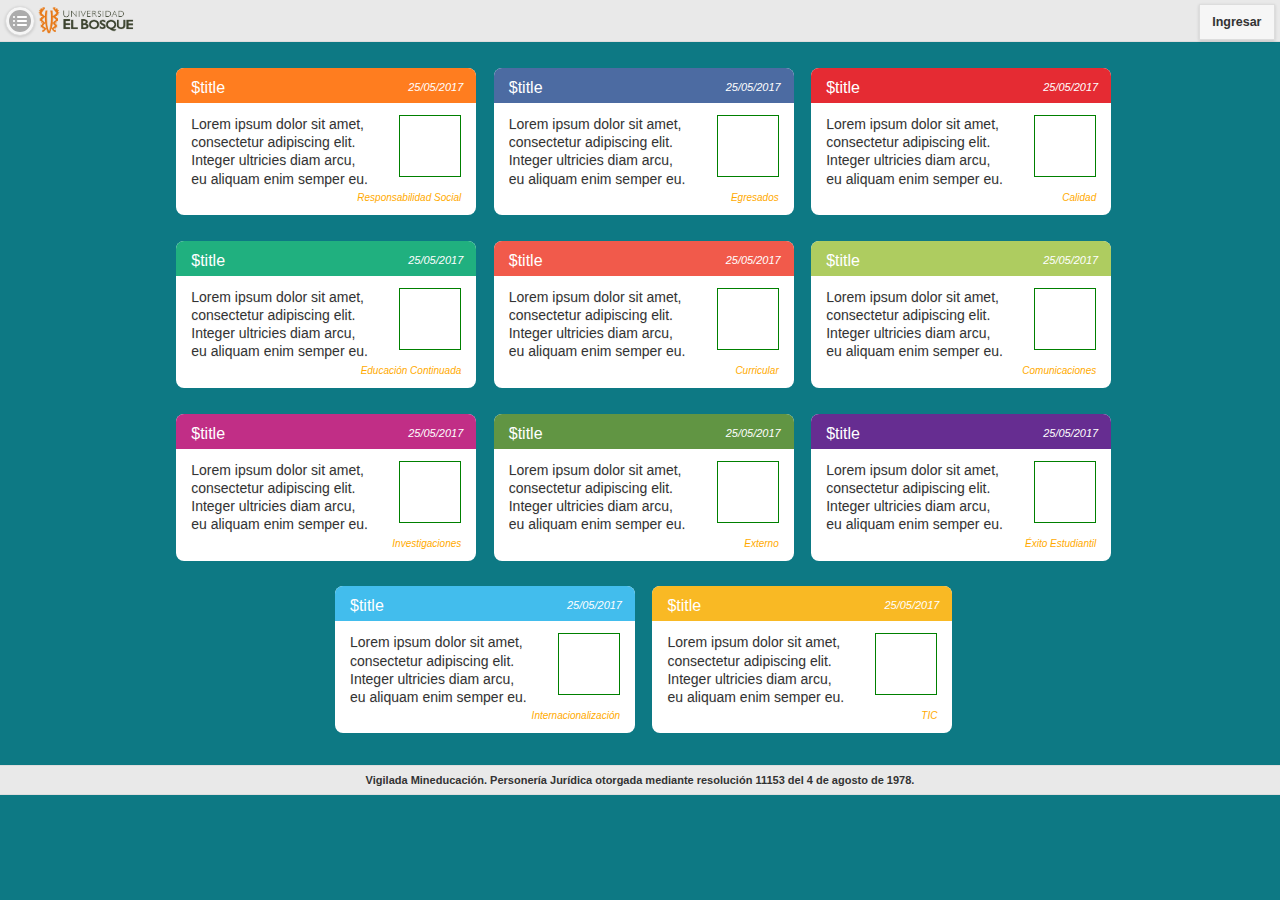
==== www/index.html @ 558f3a4b "Avance Index, vista comites" ====
<!DOCTYPE html> 
  <html> 
  	<head> 
    	<title>RedComites</title> 
      <meta charset="utf-8" />
      <meta name="format-detection" content="telephone=no" />
      <meta name="msapplication-tap-highlight" content="no" />
      <meta name="viewport" content="width=device-width, minimum-scale=1, maximum-scale=1">
      <link rel="stylesheet" href="css/jquery.mobile-1.4.5.css">
      <script src="js/jquery-1.11.3.min.js"></script>
      <script src="js/jquery.mobile-1.4.5.min.js"></script>
       <link rel="stylesheet" href="css/pages.css">
      <link rel="stylesheet" href="css/estilosIndex.css">
      <script type="text/javascript" src="js/provider/db_service.js"></script>
      <script type="text/javascript" src="js/provider/ux_service.js"></script>
      <script type="text/javascript" src="js/index.js"></script>
    </head> 

    <body> 
      <div data-role="page" class="ui-responsive-panel"  id="main">
          <div data-role="panel" id="right-panel" data-display="push" data-position="left" style="margin: 0; background-color: #0d7984">
           <div class="titulo">
                    <h1>Comités Facultad de Ingeniería</h1>
            </div>
            <ul id="listCommittees" data-role="listview" data-inset="true" ></ul>
          </div><!-- /panel -->
          <div data-role="header" data-position="fixed">
            <a href="#right-panel"  data-role="button" data-icon="bullets" data-theme="c" class="ui-btn-left ui-icon-bullets" data-iconpos="notext"></a>
            <div class="logoUEB">
              <img src="iconos/UEBlogo_rectangular.png" width="105" height="32" border="0">
            </div>
            <h1></h1>
            
            
            <a href="#dialogoLogin" data-transition="slideup" data-role="button" data-rel="dialog" data-theme="c" class="ui-btn-right" data-corners="false" >Ingresar</a>
          </div>

          <div id="pruebaContent" data-role="content">
            <div id="divPublications" style="text-align:center"></div>
          </div>
          <div class="pie" data-role="footer">
            Vigilada Mineducación. Personería Jurídica otorgada mediante resolución 11153 del 4 de agosto de 1978.
          </div>
      </div> 
      <div data-role="page" id="committee">
          <div data-role="panel" id="right-panel" data-display="overlay" data-position="left" style="margin: 0; background-color: #0d7984">
           <div class="titulo">
                    <h1>Comités Facultad de Ingeniería</h1>
            </div>
            <ul id="listCommittees" data-role="listview" data-inset="true" ></ul>
          </div><!-- /panel -->
          <div data-role="header" data-position="fixed">
            <a href="#main"  data-role="button" data-icon="home" data-theme="c" class="ui-btn-left ui-icon-home" data-iconpos="notext">Share</a>
            <div class="logoUEB">
              <img src="iconos/UEBlogo_rectangular.png" width="105" height="32" border="0">
            </div>
            
            <a href="#dialogoLogin" data-transition="slideup" data-role="button" data-rel="dialog" data-theme="c" class="ui-btn-right" data-corners="false" >Ingresar</a>
          </div>
          <div data-role="tabs" id="committeeInfo">
              <div class="tablist-left"  data-position="fixed">
                <div id="avatarLateral" >
                    <div style="padding-top: 5px;"><img id="logoCommittee" width="125" height="125" border="0"></div>
                </div>
                <ul data-role="listview" id="listaMenu" data-inset="true">
                  <li id="nameCommittee" style="text-align: center; font-variant: small-caps;"></li>
                  <li><p class="title-menu"><b>INTEGRANTES</b></p>
                    <div id="membersCommittee" class="comite-acercade">
                      
                    </div>
                  </li>
                  <li><p class="title-menu"><b>INFORMACIÓN</b></p>
                    <div id="infoCommittee" class="text">
                        Lorem ipsum dolor sit amet, consectetur adipiscing elit. Integer ultricies diam arcu, eu aliquam enim semper eu. Nunc blandit ligula mi, in venenatis augue egestas at.
          
                    </div>
                  </li>
                  <li><p class="title-menu"><b>FUNCIONES</b></p>
                    <div id="functionsCommittee" class="text">
                        Lorem ipsum dolor sit amet, consectetur adipiscing elit. Integer ultricies diam arcu, eu aliquam enim semper eu. Nunc blandit ligula mi, in venenatis augue egestas at.
          
                    </div>
                  </li>
                  <li id="emailCommittee" style="text-align: center;font-size: 1vw;background: #c9c9c9;font-weight: bold;"></li>
                </ul>
              </div>      
              <div id="divPublications"  class="ui-body-d tablist-content" style="text-align:center">
              </div>
          </div>
          <div class="pie" data-role="footer">
            Vigilada Mineducación. Personería Jurídica otorgada mediante resolución 11153 del 4 de agosto de 1978.
          </div>
      </div> 
      <div data-role="dialog" data-corners="false"  data-theme="a" data-close-btn="right" id="dialogoLogin">

          <div data-role="header">
            <div class="logoUEB">
              <img src="iconos/UEBlogo_rectangular.png" width="105" height="32" border="0">
            </div>
            <h1>INGRESA TUS DATOS</h1>
          </div>

          <div data-role="content" id="dialogContent" style="background: #7BC142; text-align:center">
            <form id="formLogin" method="post" action="#">
                <input type="email" id="email" placeholder="Correo electrónico" required/>
                <input type="password" id="password" placeholder="Contraseña" required/>
                <button type="submit" class="ui-btn ui-btn-inline" style="background-color:#CCFFA3;font-size:0.8em">Iniciar Sesión</button>
            </form>
              <label id="errorMessage" style="text-shadow: 0 0px;font-size: 0.7em;color: #ff0000;"> &nbsp;</label>
              <a href="#" style="text-align: right;display: block;text-shadow: 0 0px;font-size: 0.7em;font-style: italic;color: #FFF;">¿Necesitas ayuda?</a>
              
          </div>
      </div> 

    </body>
  </html>
---- www/css/pages.css ----
#listaMenu{
	margin-top: 0;
}
.logoUEB{
	margin-left: 35px;
	padding-top: 2px;
	float: left;
	width: 105px;
	height: 30px;
}
#avatarLateral{
	background: rgba(255, 255, 255, 0.68);
	height:150px;
	border-radius: 10px;
	padding-top: 12px;
	margin-bottom:-14px;
	text-align: center;
}
.panelGrid {
	background-color: rgba(255, 255, 255, 0.45);
	padding: 5px;
}
.itemGrid {
	text-align: center;
	text-shadow: none;
	margin-top: 5px;
	padding-left: 3px;
	padding-right: 3px;
	font-weight: bold;
}
.ui-page{
	background-color: #0d7984 !important;
}
hr {
	border: 0;
	color: #fff;
	background-color: #fff;
	height: 2px;
}
h6 {
	font-size: 2vmin;
	text-shadow: none;
}
.public-destacado {
	display: inline-block;
	border-radius: 8px;
	background-color: #FFFFFF;
	width: 300px;
	height: 147px;
	margin-left: 1%;
	margin-top: 10px;
	margin-bottom: 10px;
	margin-right: 5px;
}
.public-encabezado {
	float: left;
	border-radius: 8px 8px 0px 0px;
	background-color: #FFAA00;
	padding-left: 15px;
	width: 285px;
	height: 35px;
}
.public-titulo {
	float: left;
	text-align:left;
	text-shadow: none;
	margin-top: 10px;
	color: #FFF;
	width: 150px;
	height: 20px;
}
.public-iconos {	
	float: left;
	margin-top: 4px;
	margin-left: 63px;
	width: 60px;
	height: 27px;
}
.public-resumen {
	text-align: left;
	float: left;
	margin-top: 12px;
	margin-left: 15px;
	width: 180px;
	height: 75px;
	font-size: 14px;
	overflow: hidden;
}
.public-imagen {
	float: right;
	margin-top: 12px;
	margin-right: 5%;
	width: 60px;
	height: 60px;
	border-style: solid;
	border-color: green;
	border-width: 1px;
}
.public-comite {
	font-size: 10px;
	text-align: right;
	text-shadow: none;
	float: right;
	color: #FFAA00;
	padding-right: 5%;
	margin-top: 1px;
	height: 20px;
	width: 240px;
	font-style: italic;
}
p#nuevo{
	font-size: 1.5em;
		border-bottom: 1px solid #9C9E9E;
		margin-bottom: 20px;
}

p#nuevo-continuacion{
	font-size: 1.5em;
		border-bottom: 3px solid #9C9E9E;
		margin-bottom: 20px;
		margin-top: 47px;
}

p#formulario{
	font-size: 1em;
	padding: 6px;
	width: 70%;
	margin-left: 15%;
	border-bottom: 1px solid #E6E5E5;
	border-top: 1px solid #E6E5E5;
	margin-bottom: 10px;
	text-align: left;
}

.miBoton{
	width: 10%;
}
#pie{
	padding-bottom: 10px;
	height: 10px;
	text-align: center;	
	font-size: 12px;
	font-weight: lighter;
}

.ui-panel-inner {
	padding: 0;
}

.ui-dialog
{
    background-color: rgba(34,34,34,0.25) !important;
}

.ui-dialog.ui-overlay-a 
{
    background-image: none;
}.pie{
	height: 100%;
	text-align: center;
	padding-top: 7px;
	padding-bottom: 7px; 
	font-weight: lighter;
	font-size: 11px;
}

.tablist-left {
    width: 35%;
    display: inline-block;
}
.tablist-content {
    width: 60%;
    display: inline-block;
    vertical-align: top;
    margin-left: 5%;
}

.text {
	font-size: 0.6em !important;
}
.title-menu {
	font-weight:bold;
	margin-top: 0 !important;
}
---- www/css/estilosIndex.css ----
.titulo{
	text-align: center;
	color: #FFF;
	font-variant: small-caps;
	font-size: 8px;
	text-shadow: none;
}
.botonMenu {
	font-size: 14px;
	text-shadow: none;
	float: left;
	color: #FFF;
	font-style: normal;
	height: 34px;
}
.punto {
	float: left;
	margin-top: 4px;
	height: 32px;
}
.nombre {
	float: left;
	margin-top: 8px;
	margin-left: 8px;
	height: 40px;
}
.public-fecha {
	float: left;
	margin-top: 12px;
	margin-left: 22px;
	width: 100px;
	height: 27px;
	font-size: 11px;
	text-align: right;
	text-shadow: none;
	color: #FFF;
	font-style: italic;
}
.banner{
	margin-top: 10px;
	margin-left: 20px;
	margin-bottom: 10px;
}
.info {
	float: left;
	border-radius: 8px;
	background-color: #FFFFFF;
	width: 97%;
	margin-left: 20px;
	margin-top: 10px;
	margin-bottom: 10px;
}
.info-titulo {
	height: 20px;
	padding-top: 10px;
	padding-left: 15px;
	padding-bottom: 5px;
	font-weight: bold;
	border-bottom: solid;
	border-bottom-width: thin;
}
.info-texto {
	padding: 15px;
	font-style: bold;
}
.comite-buscar {
	height: 35px;
	padding-left: 15px;
	border-bottom: solid;
	border-bottom-width: thin;
}
.comite-tags {
	padding: 15px;
	font-style: bold;
}
.comite-acercade {
	font-weight: lighter;
}
.comite-icono {
	padding-top: 5px;
	margin-left: 95px;
}
.comite {
	background-color: #AECC60;	
}

.ui-dialog-background {
	opacity: 0.5;
	display: block !important;
	-webkit-transition: opacity 0.5s ease-in;
}

.ui-dialog-background.pop.in {
	opacity: 1;
	-webkit-transition: opacity 0.5s ease-in;
}

.ui-dialog {
	min-height: 100% !important;
	background: transparent !important;
}

.formLabel{
	text-align:left;
	color: #FFF;
}
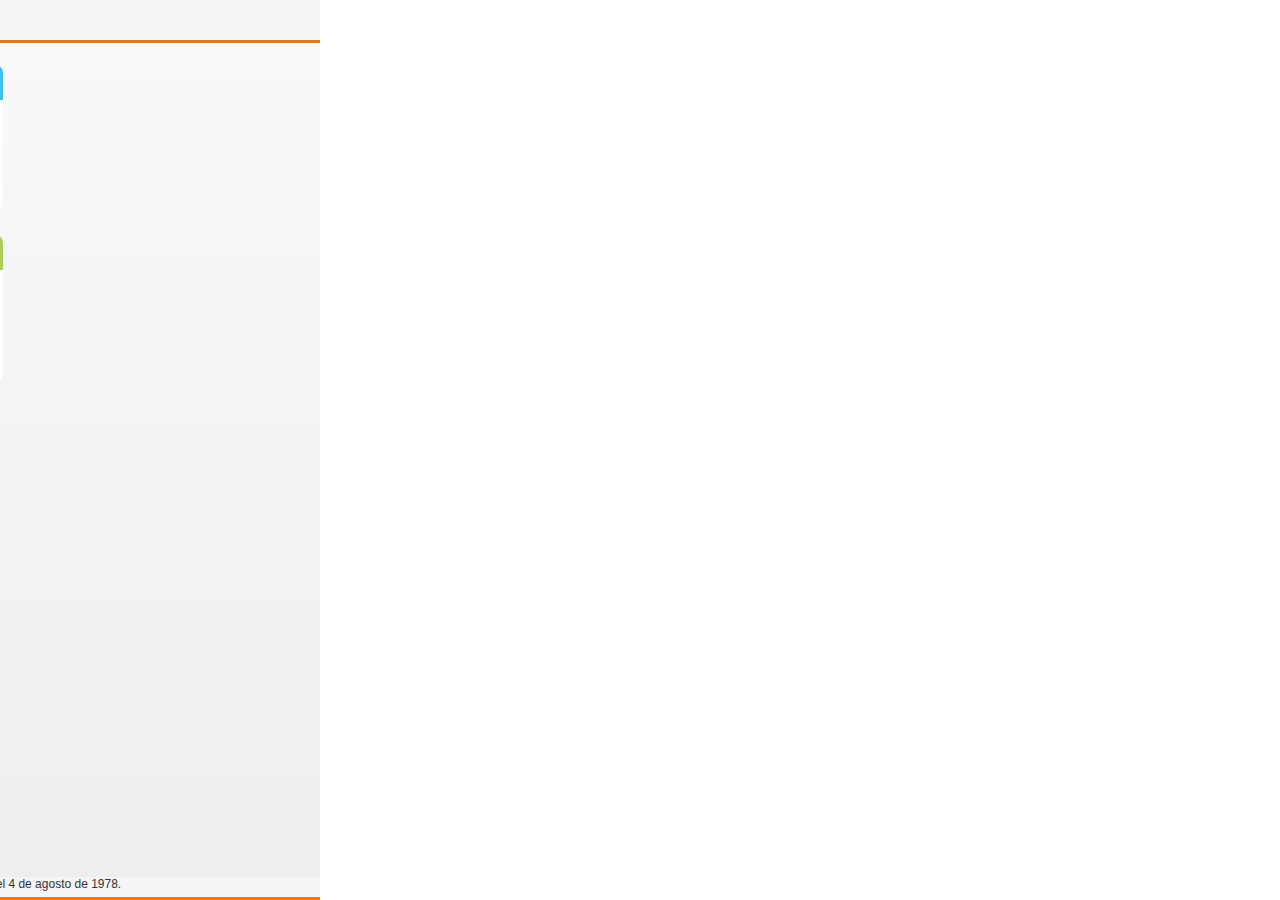
==== commit 04b49f89: "Merge remote-tracking branch 'origin/master'" ====
--- a/www/index.html
+++ b/www/index.html
@@ -1,52 +1,289 @@
-  <!DOCTYPE html> 
-  <html> 
-  	<head> 
-    	<title>RedComites</title> 
-      <meta charset="utf-8" />
-      <meta name="format-detection" content="telephone=no" />
-      <meta name="msapplication-tap-highlight" content="no" />
-      <meta name="viewport" content="width=device-width, minimum-scale=1, maximum-scale=1">
-      <link rel="stylesheet" href="css/jquery.mobile-1.4.5.css">
-      <script src="js/jquery-1.11.3.min.js"></script>
-      <script src="js/jquery.mobile-1.4.5.min.js"></script>
-       <link rel="stylesheet" href="css/pages.css">
-      <link rel="stylesheet" href="css/estilosIndex.css">
-      <script type="text/javascript" src="js/provider/db_service.js"></script>
-      <script type="text/javascript" src="js/provider/ux_service.js"></script>
-      <script type="text/javascript" src="js/index.js"></script>
-    </head> 
-
-    <body> 
-      <div data-role="page" class="ui-responsive-panel"  id="main">
-          <div data-role="panel" id="right-panel" data-display="push" data-position="left" style="margin: 0; background-color: #0d7984">
-           <div class="titulo">
-                    <h1>Comités Facultad de Ingeniería</h1>
-            </div>
-            <ul id="listCommittees" data-role="listview" data-inset="true" ></ul>
-          </div><!-- /panel -->
-          <div data-role="header" data-position="fixed">
-            <a href="#right-panel"  data-role="button" data-icon="bullets" data-theme="c" class="ui-btn-left ui-icon-bullets" data-iconpos="notext"></a>
-            <div class="logoUEB">
-              <img src="iconos/UEBlogo_rectangular.png" width="105" height="32" border="0">
-            </div>
-            <h1></h1>
-            
-            
-            <a href="#dialogoLogin" data-transition="slideup" data-role="button" data-rel="dialog" data-theme="c" class="ui-btn-right" data-corners="false" >Ingresar</a>
-          </div>
+<!DOCTYPE html> 
+<html> 
+	<head> 
+  	<title>RedComites</title> 
+    <meta charset="utf-8" />
+    <meta name="format-detection" content="telephone=no" />
+    <meta name="msapplication-tap-highlight" content="no" />
+    <meta name="viewport" content="width=device-width, minimum-scale=1, maximum-scale=1">
+  	<link rel="stylesheet" href="css/jquery.mobile-custom.css?v=<?=time();?>" />
+  	<link rel="stylesheet" href="css/jquery.mobile.splitview.css?v=<?=time();?>" />
+    <link rel="stylesheet" href="css/jquery.mobile.grids.collapsible.css?v=<?=time();?>" />
+    <link rel="stylesheet" href="css/pages.css?v=<?=time();?>">
+    <link rel="stylesheet" href="css/estilosIndex.css?v=<?=time();?>">
+    <script type="text/javascript" src="js/jquery-1.7.1.js"></script>
+    <script type="text/javascript" src="js/jquery.mobile.splitview.js"></script>
+    <script type="text/javascript" src="js/jquery.mobile.js"></script>
+    <script type="text/javascript" src="js/iscroll-wrapper.js"></script>
+    <script type="text/javascript" src="js/iscroll.js"></script>
+    <script type="text/javascript" src="js/provider/db_service.js"></script>
+    <script type="text/javascript" src="js/provider/ux_service.js"></script>
+    <script type="text/javascript" src="js/index.js"></script>
+  </head> 
+
+  <body> 
+    <div data-role="panel" data-id="menu" data-hash="crumbs" data-context="b#default">
+      <!-- MENÚ LATERAL -->
+      <div data-role="page" id="main" data-hash="false">
+      	<div data-role="header">
+          <div class="logoUEB">
+            <img src="iconos/UEBlogo_rectangular.png" width="105" height="32" border="0">
+          </div>
+          <h1></h1>
+          <a href="#publicaciones_historicas" data-transition="slideup" data-panel="main" data-role="button" data-icon="home" data-theme="c" class="ui-btn-right ui-icon-home" data-iconpos="notext">inicio</a>
+      	</div><!-- /header -->
+      	<div data-role="content">
+
+  <!-- <div data-role="main" style="background-color: #f2f2f2;" class="ui-content"> -->
+    <div class="titulo">
+            <h1>Comit&eacute;s Facultad de Ingenier&iacute;a</h1>
+    </div>
+    <ul id="listaCommites" data-role="listview" data-inset="true">    
+      <li>
+        <a style="background-color:#FF7D1F;" href="#">
+          <div class="botonMenu" >
+            <div class="punto"><img src="iconos/icon_rsu_circle.png" width="26" height="26" border="0"></div>
+            <div class="nombre">Responsabilidad Social</div>
+          </div>
+        </a>
+      </li>
+      <li>
+        <a style="background-color:#4C6BA2;" href="#">
+          <div class="botonMenu" >
+            <div class="punto"><img src="iconos/icon_egresados_circle.png" width="26" height="26" border="0"></div>
+            <div class="nombre">Egresados</div>
+          </div>
+        </a>
+      </li>
+      <li>
+        <a style="background-color:#E52B33;" href="#">
+          <div class="botonMenu" >
+            <div class="punto"><img src="iconos/icon_calidad_circle.png" width="26" height="26" border="0"></div>
+            <div class="nombre">Calidad</div>
+          </div>
+        </a>
+      </li>
+      <li>
+        <a style="background-color:#20B07F;" href="#">
+          <div class="botonMenu" >
+            <div class="punto"><img src="iconos/icon_continuada_circle.png" width="26" height="26" border="0"></div>
+            <div class="nombre">Educaci&oacute;n Continuada</div>
+          </div>
+        </a>
+      </li>  
+      <li>
+        <a style="background-color:#F15A4B;" href="#">
+          <div class="botonMenu" >
+            <div class="punto"><img src="iconos/icon_curricular_circle.png" width="26" height="26" border="0"></div>
+            <div class="nombre">Curricular</div>
+          </div>
+        </a>
+      </li>
+      <li>
+        <a style="background-color:#AECC60;" href="#comiteComunicaciones" data-panel="main">
+          <div class="botonMenu" >
+            <div class="punto"><img src="iconos/icon_comunicaciones_circle.png" width="26" height="26" border="0"></div>
+            <div class="nombre">Comunicaciones</div>
+          </div>
+        </a>
+      </li>
+      <li>
+        <a style="background-color:#C12E86;" href="#">
+          <div class="botonMenu" >
+            <div class="punto"><img src="iconos/icon_investigacion_circle.png" width="26" height="26" border="0"></div>
+            <div class="nombre">Investigaciones</div>
+          </div>
+        </a>
+      </li>
+      <li>
+        <a style="background-color:#619543;" href="#">
+          <div class="botonMenu" >
+            <div class="punto"><img src="iconos/icon_externo_circle.png" width="26" height="26" border="0"></div>
+            <div class="nombre">Externo</div>
+          </div>
+        </a>
+      </li>
+      <li>
+        <a style="background-color:#662D91;" href="#">
+          <div class="botonMenu" >
+            <div class="punto"><img src="iconos/icon_exito_circle.png" width="26" height="26" border="0"></div>
+            <div class="nombre">&Eacute;xito Estudiantil</div>
+          </div>
+        </a>
+      </li>
+      <li>
+        <a style="background-color:#42BDED;" href="#">
+          <div class="botonMenu" >
+            <div class="punto"><img src="iconos/icon_internacionalizacion_circle.png" width="26" height="26" border="0"></div>
+            <div class="nombre">Internacionalizaci&oacute;n</div>
+          </div>
+        </a>
+      </li>
+      <li>
+        <a style="background-color:#F9B924;" href="#">
+          <div class="botonMenu" >
+            <div class="punto"><img src="iconos/icon_tic_circle.png" width="26" height="26" border="0"></div>
+            <div class="nombre">TIC</div>
+          </div>
+        </a>
+      </li>
+    </ul>
+  <!-- </div> -->
+      	</div><!-- /content -->
+
+      </div><!-- /page -->
 
           <div id="pruebaContent" data-role="content">
             <div id="divPublications" style="text-align:center"></div>
-          </div>
-          <div class="pie" data-role="footer">
+      <!-- MENÚ LATERAL -->
+      <div data-role="page" id="menu" data-hash="false">  <!-- id="main" <-> id="comiteSeleccionado" -->
+        <div data-role="header">
+          <div class="logoUEB">
+            <img src="iconos/UEBlogo_rectangular.png" width="105" height="32" border="0">
+          </div>
+          <h1></h1>
+          <a href="#publicaciones_historicas" data-panel="main" data-role="button" data-icon="home" data-theme="c" class="ui-btn-right ui-icon-home" data-iconpos="notext">inicio</a>
+        </div><!-- /header -->
+        <div data-role="content" class="comite"> 
+          <div id="avatarLateral" >
+              <div class="comite-icono"><img src="iconos/icon_comunicaciones_circle.png" width="125" height="125" border="0"></div>
+          </div>
+          <ul data-role="listview" id="listaMenu" data-inset="true">
+            <li style="text-align: center; font-variant: small-caps;">Comit&eacute; de Comunicaciones</li>
+            <li>Integrantes:
+              <div class="comite-acercade">
+                -Rodrigo Gomez<br>
+                 Docente<br>
+                 Ejemplo@unbosque.edu.co<br>
+                -Luis Martinez<br>
+                 Docente<br>
+                 Ejemplo@unbosque.edu.co<br>
+                -Natalia Perez<br>
+                 Docente<br>
+                 Ejemplo@unbosque.edu.co
+                 </div>
+            </li>
+            <li>Funciones:
+              <div class="comite-acercade">
+                Lorem ipsum dolor sit amet, consectetur adipiscing elit. Integer ultricies diam arcu, eu aliquam enim semper eu. Nunc blandit ligula mi, in venenatis augue egestas at.
+                 </div>
+            </li>
+            <li>Contacto:
+              <div class="comite-acercade">Ejemplo@unbosque.edu.co</div>
+            </li>
+          </ul>
+        </div><!-- /content -->
+
+      </div><!-- /page -->
+    </div><!-- panel menu -->
+
+    <div data-role="panel" data-id="main">
+
+      <div data-role="page" id="publicaciones_historicas">
+
+        <div data-role="header">
+          <h1>Publicaciones</h1>
+        </div><!-- /header -->
+
+        <div data-role="content"> 
+          <div class="public-destacado">
+      <div style="background-color: #FF7D1F" class="public-encabezado">
+        <div class="public-titulo">
+          T&iacute;tulo
+        </div>
+        <div class="public-fecha">Mayo 7 / 2017</div>
+<!--      <a href="#" class="ui-btn ui-corner-all ui-shadow ui-icon-lock ui-btn-icon-notext"></a>
+-->      </div>
+      <div class="public-contenido">
+        <div class="public-resumen">
+        Sed posuere consectetur est at lobortis. Aenean eu leo quam. Pellentesque ornare sem lacinia vestibulum...</div>
+        <div class="public-imagen"></div>
+        <div style="color: #FF7D1F;" class="public-comite">Responsabilidad Social</div>
+      </div>
+    </div>
+    <div class="public-destacado">
+      <div style="background-color: #42BDED;" class="public-encabezado">
+        <div class="public-titulo">
+          T&iacute;tulo
+        </div>
+        <div class="public-fecha">Marzo 13 / 2017</div>
+<!--      <a href="#" class="ui-btn ui-corner-all ui-shadow ui-icon-lock ui-btn-icon-notext"></a>
+-->      </div>
+      <div class="public-contenido">
+        <div class="public-resumen">
+        Sed posuere consectetur est at lobortis. Aenean eu leo quam. Pellentesque ornare sem lacinia vestibulum...</div>
+        <div class="public-imagen"></div>
+        <div style="color: #42BDED;" class="public-comite">Internacionalizaci&oacute;n</div>
+      </div>
+    </div>
+    <div class="public-destacado">
+      <div style="background-color: #E52B33;" class="public-encabezado">
+        <div class="public-titulo">
+          T&iacute;tulo
+        </div>
+        <div class="public-fecha">Marzo 5 / 2017</div>
+<!--      <a href="#" class="ui-btn ui-corner-all ui-shadow ui-icon-lock ui-btn-icon-notext"></a>
+-->      </div>
+      <div class="public-contenido">
+        <div class="public-resumen">
+        Sed posuere consectetur est at lobortis. Aenean eu leo quam. Pellentesque ornare sem lacinia vestibulum...</div>
+        <div class="public-imagen"></div>
+        <div style="color: #E52B33;" class="public-comite">Calidad</div>
+      </div>
+    </div>
+    <div class="public-destacado">
+      <div style="background-color: #AECC60;" class="public-encabezado">
+        <div class="public-titulo">
+          T&iacute;tulo
+        </div>
+        <div class="public-fecha">Febrero 22 / 2017</div>
+<!--      <a href="#" class="ui-btn ui-corner-all ui-shadow ui-icon-lock ui-btn-icon-notext"></a>
+-->      </div>
+      <div class="public-contenido">
+        <div class="public-resumen">
+        Sed posuere consectetur est at lobortis. Aenean eu leo quam. Pellentesque ornare sem lacinia vestibulum...</div>
+        <div class="public-imagen"></div>
+        <div style="color: #A5E86F;" class="public-comite">Comunicaciones</div>
+      </div>
+    </div>
+    <div class="public-destacado">
+      <div style="background-color: #662D91;" class="public-encabezado">
+        <div class="public-titulo">
+          T&iacute;tulo
+        </div>
+        <div class="public-fecha">Enero 7 / 2017</div>
+<!--      <a href="#" class="ui-btn ui-corner-all ui-shadow ui-icon-lock ui-btn-icon-notext"></a>
+-->      </div>
+      <div class="public-contenido">
+        <div class="public-resumen">
+        Sed posuere consectetur est at lobortis. Aenean eu leo quam. Pellentesque ornare sem lacinia vestibulum...</div>
+        <div class="public-imagen"></div>
+        <div style="color: #662D91;" class="public-comite">&Eacute;xito Estudiantil</div>
+      </div>
+    </div>
+        </div><!-- /content -->
+
+        <div data-role="footer" id="pie">
+          <div id="pie">
             Vigilada Mineducación. Personería Jurídica otorgada mediante resolución 11153 del 4 de agosto de 1978.
           </div>
-      </div> 
-      <div data-role="page" id="committee">
-          <div data-role="panel" id="right-panel" data-display="overlay" data-position="left" style="margin: 0; background-color: #0d7984">
-           <div class="titulo">
-                    <h1>Comités Facultad de Ingeniería</h1>
+        </div><!-- /footer -->
+      </div><!-- /page -->
+
+      
+      <div data-role="page" id="comiteComunicaciones">
+        <div data-role="header">
+          <h1>Publicaciones</h1>
+        </div>
+
+        <div data-role="main" class="ui-content">
+            <div class="banner"><img src="iconos/Banner_Comunicaciones.png" width="450" height="70" border="0"></div>  
+            <div class="info">
+              <div class="info-titulo">Información General</div>
+              <div class="info-texto">La lectura es más fácil, también, en la nueva vista de lectura. Puede contraer partes del documento y centrarse en el texto que desee. Si necesita detener la lectura antes de llegar al final, Word le recordará dónde dejó la lectura, incluso en otros dispositivos. Los temas y estilos también ayudan a mantener su documento coordinado. Cuando haga clic en Diseño y seleccione un tema nuevo, cambiarán las imágenes, gráficos y gráficos SmartArt para que coincidan con el nuevo tema. Al aplicar los estilos, los títulos cambian para coincidir con el nuevo tema.
+              </div>
             </div>
+<<<<<<< HEAD
             <ul id="listCommittees" data-role="listview" data-inset="true" ></ul>
           </div><!-- /panel -->
           <div data-role="header" data-position="fixed">
@@ -85,32 +322,39 @@
                 </ul>
               </div>      
               <div id="divPublications"  class="ui-body-d tablist-content" style="text-align:center">
+=======
+            <div class="info">
+              <div class="comite-buscar"><input style="heigth: 20px; width: 300px; font-size: 12px;" maxlength="50" type="text" name="buscar" placeholder="Buscar..."></div>
+              <div class="comite-tags"></div>
+            </div>
+            <div class="public-destacado">
+              <div style="background-color: #AECC60;" class="public-encabezado">
+                <div class="public-titulo">
+                  T&iacute;tulo
+                </div>
+                <div class="public-fecha">Febrero 22 / 2017</div>
+        <!--      <a href="#" class="ui-btn ui-corner-all ui-shadow ui-icon-lock ui-btn-icon-notext"></a>
+        -->      </div>
+              <div class="public-contenido">
+                <div class="public-resumen">
+                Sed posuere consectetur est at lobortis. Aenean eu leo quam. Pellentesque ornare sem lacinia vestibulum...</div>
+                <div class="public-imagen"></div>
+                <div style="color: #A5E86F;" class="public-comite">Comunicaciones</div>
+>>>>>>> origin/master
               </div>
-          </div>
-          <div class="pie" data-role="footer">
+            </div>
+        </div><!-- /content -->
+
+        <div data-role="footer" id="pie">
+          <div id="pie">
             Vigilada Mineducación. Personería Jurídica otorgada mediante resolución 11153 del 4 de agosto de 1978.
           </div>
+        </div><!-- /footer -->
+
       </div> 
-      <div data-role="dialog" data-corners="false"  data-theme="a" data-close-btn="right" id="dialogoLogin">
-
-          <div data-role="header">
-            <div class="logoUEB">
-              <img src="iconos/UEBlogo_rectangular.png" width="105" height="32" border="0">
-            </div>
-            <h1>INGRESA TUS DATOS</h1>
-          </div>
-
-          <div data-role="content" id="dialogContent" style="background: #7BC142; text-align:center">
-            <form id="formLogin" method="post" action="#">
-                <input type="email" id="email" placeholder="Correo electrónico" required/>
-                <input type="password" id="password" placeholder="Contraseña" required/>
-                <button type="submit" class="ui-btn ui-btn-inline" style="background-color:#CCFFA3;font-size:0.8em">Iniciar Sesión</button>
-            </form>
-              <label id="errorMessage" style="text-shadow: 0 0px;font-size: 0.7em;color: #ff0000;"> &nbsp;</label>
-              <a href="#" style="text-align: right;display: block;text-shadow: 0 0px;font-size: 0.7em;font-style: italic;color: #FFF;">¿Necesitas ayuda?</a>
-              
-          </div>
-      </div> 
-
-    </body>
-  </html>
+
+    </div><!-- panel main -->
+    
+
+  </body>
+</html>
--- a/www/css/pages.css
+++ b/www/css/pages.css
@@ -2,7 +2,7 @@
 	margin-top: 0;
 }
 .logoUEB{
-	margin-left: 35px;
+	margin-left: 50px;
 	padding-top: 2px;
 	float: left;
 	width: 105px;
@@ -29,7 +29,7 @@
 	font-weight: bold;
 }
 .ui-page{
-	background-color: #0d7984 !important;
+	background-color: #0d7984;
 }
 hr {
 	border: 0;
@@ -155,15 +155,20 @@
 .ui-dialog.ui-overlay-a 
 {
     background-image: none;
-}.pie{
-	height: 100%;
+}
+.headers {
+	border-bottom:solid #E8771D;
+	border-top: none;
+}
+.pie{
+	background-color: #FFF;
 	text-align: center;
 	padding-top: 7px;
 	padding-bottom: 7px; 
 	font-weight: lighter;
 	font-size: 11px;
+	border: none;
 }
-
 .tablist-left {
     width: 35%;
     display: inline-block;
@@ -174,11 +179,10 @@
     vertical-align: top;
     margin-left: 5%;
 }
-
 .text {
 	font-size: 0.6em !important;
 }
 .title-menu {
 	font-weight:bold;
 	margin-top: 0 !important;
-}+}
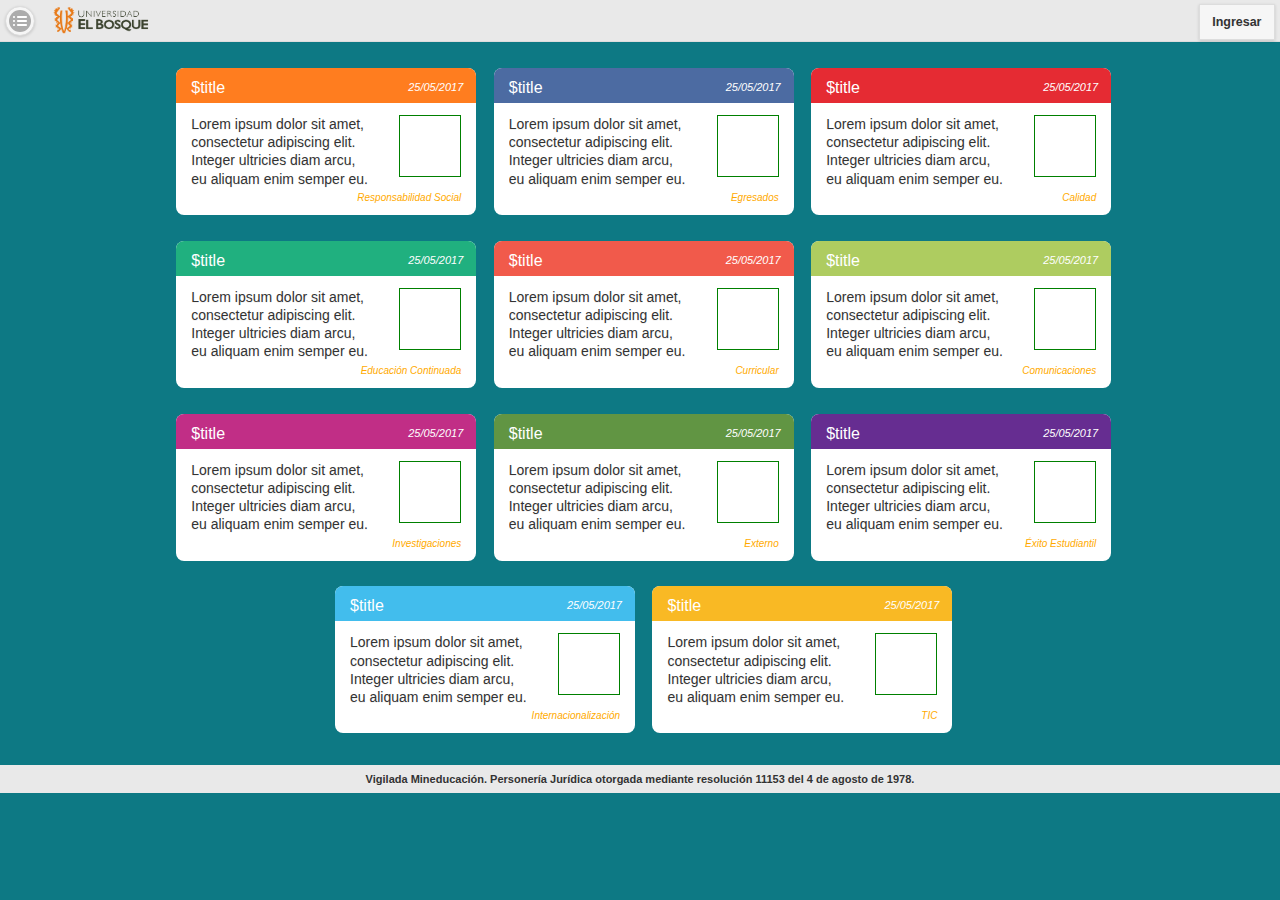
==== commit 66d958d2: "Avance Index" ====
--- a/www/index.html
+++ b/www/index.html
@@ -1,289 +1,52 @@
-<!DOCTYPE html> 
-<html> 
-	<head> 
-  	<title>RedComites</title> 
-    <meta charset="utf-8" />
-    <meta name="format-detection" content="telephone=no" />
-    <meta name="msapplication-tap-highlight" content="no" />
-    <meta name="viewport" content="width=device-width, minimum-scale=1, maximum-scale=1">
-  	<link rel="stylesheet" href="css/jquery.mobile-custom.css?v=<?=time();?>" />
-  	<link rel="stylesheet" href="css/jquery.mobile.splitview.css?v=<?=time();?>" />
-    <link rel="stylesheet" href="css/jquery.mobile.grids.collapsible.css?v=<?=time();?>" />
-    <link rel="stylesheet" href="css/pages.css?v=<?=time();?>">
-    <link rel="stylesheet" href="css/estilosIndex.css?v=<?=time();?>">
-    <script type="text/javascript" src="js/jquery-1.7.1.js"></script>
-    <script type="text/javascript" src="js/jquery.mobile.splitview.js"></script>
-    <script type="text/javascript" src="js/jquery.mobile.js"></script>
-    <script type="text/javascript" src="js/iscroll-wrapper.js"></script>
-    <script type="text/javascript" src="js/iscroll.js"></script>
-    <script type="text/javascript" src="js/provider/db_service.js"></script>
-    <script type="text/javascript" src="js/provider/ux_service.js"></script>
-    <script type="text/javascript" src="js/index.js"></script>
-  </head> 
+  <!DOCTYPE html> 
+  <html> 
+  	<head> 
+    	<title>RedComites</title> 
+      <meta charset="utf-8" />
+      <meta name="format-detection" content="telephone=no" />
+      <meta name="msapplication-tap-highlight" content="no" />
+      <meta name="viewport" content="width=device-width, minimum-scale=1, maximum-scale=1">
+      <link rel="stylesheet" href="css/jquery.mobile-1.4.5.css">
+      <script src="js/jquery-1.11.3.min.js"></script>
+      <script src="js/jquery.mobile-1.4.5.min.js"></script>
+       <link rel="stylesheet" href="css/pages.css">
+      <link rel="stylesheet" href="css/estilosIndex.css">
+      <script type="text/javascript" src="js/provider/db_service.js"></script>
+      <script type="text/javascript" src="js/provider/ux_service.js"></script>
+      <script type="text/javascript" src="js/index.js"></script>
+    </head> 
 
-  <body> 
-    <div data-role="panel" data-id="menu" data-hash="crumbs" data-context="b#default">
-      <!-- MENÚ LATERAL -->
-      <div data-role="page" id="main" data-hash="false">
-      	<div data-role="header">
-          <div class="logoUEB">
-            <img src="iconos/UEBlogo_rectangular.png" width="105" height="32" border="0">
+    <body> 
+      <div data-role="page" class="ui-responsive-panel"  id="main">
+          <div data-role="panel" id="right-panel" data-display="push" data-position="left" style="margin: 0; background-color: #0d7984">
+           <div class="titulo">
+                    <h1>Comités Facultad de Ingeniería</h1>
+            </div>
+            <ul id="listCommittees" data-role="listview" data-inset="true" ></ul>
+          </div><!-- /panel -->
+          <div data-role="header" data-position="fixed">
+            <a href="#right-panel"  data-role="button" data-icon="bullets" data-theme="c" class="ui-btn-left ui-icon-bullets" data-iconpos="notext"></a>
+            <div class="logoUEB">
+              <img src="iconos/UEBlogo_rectangular.png" width="105" height="32" border="0">
+            </div>
+            <h1></h1>
+            
+            
+            <a href="#dialogoLogin" data-transition="slideup" data-role="button" data-rel="dialog" data-theme="c" class="ui-btn-right" data-corners="false" >Ingresar</a>
           </div>
-          <h1></h1>
-          <a href="#publicaciones_historicas" data-transition="slideup" data-panel="main" data-role="button" data-icon="home" data-theme="c" class="ui-btn-right ui-icon-home" data-iconpos="notext">inicio</a>
-      	</div><!-- /header -->
-      	<div data-role="content">
-
-  <!-- <div data-role="main" style="background-color: #f2f2f2;" class="ui-content"> -->
-    <div class="titulo">
-            <h1>Comit&eacute;s Facultad de Ingenier&iacute;a</h1>
-    </div>
-    <ul id="listaCommites" data-role="listview" data-inset="true">    
-      <li>
-        <a style="background-color:#FF7D1F;" href="#">
-          <div class="botonMenu" >
-            <div class="punto"><img src="iconos/icon_rsu_circle.png" width="26" height="26" border="0"></div>
-            <div class="nombre">Responsabilidad Social</div>
-          </div>
-        </a>
-      </li>
-      <li>
-        <a style="background-color:#4C6BA2;" href="#">
-          <div class="botonMenu" >
-            <div class="punto"><img src="iconos/icon_egresados_circle.png" width="26" height="26" border="0"></div>
-            <div class="nombre">Egresados</div>
-          </div>
-        </a>
-      </li>
-      <li>
-        <a style="background-color:#E52B33;" href="#">
-          <div class="botonMenu" >
-            <div class="punto"><img src="iconos/icon_calidad_circle.png" width="26" height="26" border="0"></div>
-            <div class="nombre">Calidad</div>
-          </div>
-        </a>
-      </li>
-      <li>
-        <a style="background-color:#20B07F;" href="#">
-          <div class="botonMenu" >
-            <div class="punto"><img src="iconos/icon_continuada_circle.png" width="26" height="26" border="0"></div>
-            <div class="nombre">Educaci&oacute;n Continuada</div>
-          </div>
-        </a>
-      </li>  
-      <li>
-        <a style="background-color:#F15A4B;" href="#">
-          <div class="botonMenu" >
-            <div class="punto"><img src="iconos/icon_curricular_circle.png" width="26" height="26" border="0"></div>
-            <div class="nombre">Curricular</div>
-          </div>
-        </a>
-      </li>
-      <li>
-        <a style="background-color:#AECC60;" href="#comiteComunicaciones" data-panel="main">
-          <div class="botonMenu" >
-            <div class="punto"><img src="iconos/icon_comunicaciones_circle.png" width="26" height="26" border="0"></div>
-            <div class="nombre">Comunicaciones</div>
-          </div>
-        </a>
-      </li>
-      <li>
-        <a style="background-color:#C12E86;" href="#">
-          <div class="botonMenu" >
-            <div class="punto"><img src="iconos/icon_investigacion_circle.png" width="26" height="26" border="0"></div>
-            <div class="nombre">Investigaciones</div>
-          </div>
-        </a>
-      </li>
-      <li>
-        <a style="background-color:#619543;" href="#">
-          <div class="botonMenu" >
-            <div class="punto"><img src="iconos/icon_externo_circle.png" width="26" height="26" border="0"></div>
-            <div class="nombre">Externo</div>
-          </div>
-        </a>
-      </li>
-      <li>
-        <a style="background-color:#662D91;" href="#">
-          <div class="botonMenu" >
-            <div class="punto"><img src="iconos/icon_exito_circle.png" width="26" height="26" border="0"></div>
-            <div class="nombre">&Eacute;xito Estudiantil</div>
-          </div>
-        </a>
-      </li>
-      <li>
-        <a style="background-color:#42BDED;" href="#">
-          <div class="botonMenu" >
-            <div class="punto"><img src="iconos/icon_internacionalizacion_circle.png" width="26" height="26" border="0"></div>
-            <div class="nombre">Internacionalizaci&oacute;n</div>
-          </div>
-        </a>
-      </li>
-      <li>
-        <a style="background-color:#F9B924;" href="#">
-          <div class="botonMenu" >
-            <div class="punto"><img src="iconos/icon_tic_circle.png" width="26" height="26" border="0"></div>
-            <div class="nombre">TIC</div>
-          </div>
-        </a>
-      </li>
-    </ul>
-  <!-- </div> -->
-      	</div><!-- /content -->
-
-      </div><!-- /page -->
 
           <div id="pruebaContent" data-role="content">
             <div id="divPublications" style="text-align:center"></div>
-      <!-- MENÚ LATERAL -->
-      <div data-role="page" id="menu" data-hash="false">  <!-- id="main" <-> id="comiteSeleccionado" -->
-        <div data-role="header">
-          <div class="logoUEB">
-            <img src="iconos/UEBlogo_rectangular.png" width="105" height="32" border="0">
           </div>
-          <h1></h1>
-          <a href="#publicaciones_historicas" data-panel="main" data-role="button" data-icon="home" data-theme="c" class="ui-btn-right ui-icon-home" data-iconpos="notext">inicio</a>
-        </div><!-- /header -->
-        <div data-role="content" class="comite"> 
-          <div id="avatarLateral" >
-              <div class="comite-icono"><img src="iconos/icon_comunicaciones_circle.png" width="125" height="125" border="0"></div>
-          </div>
-          <ul data-role="listview" id="listaMenu" data-inset="true">
-            <li style="text-align: center; font-variant: small-caps;">Comit&eacute; de Comunicaciones</li>
-            <li>Integrantes:
-              <div class="comite-acercade">
-                -Rodrigo Gomez<br>
-                 Docente<br>
-                 Ejemplo@unbosque.edu.co<br>
-                -Luis Martinez<br>
-                 Docente<br>
-                 Ejemplo@unbosque.edu.co<br>
-                -Natalia Perez<br>
-                 Docente<br>
-                 Ejemplo@unbosque.edu.co
-                 </div>
-            </li>
-            <li>Funciones:
-              <div class="comite-acercade">
-                Lorem ipsum dolor sit amet, consectetur adipiscing elit. Integer ultricies diam arcu, eu aliquam enim semper eu. Nunc blandit ligula mi, in venenatis augue egestas at.
-                 </div>
-            </li>
-            <li>Contacto:
-              <div class="comite-acercade">Ejemplo@unbosque.edu.co</div>
-            </li>
-          </ul>
-        </div><!-- /content -->
-
-      </div><!-- /page -->
-    </div><!-- panel menu -->
-
-    <div data-role="panel" data-id="main">
-
-      <div data-role="page" id="publicaciones_historicas">
-
-        <div data-role="header">
-          <h1>Publicaciones</h1>
-        </div><!-- /header -->
-
-        <div data-role="content"> 
-          <div class="public-destacado">
-      <div style="background-color: #FF7D1F" class="public-encabezado">
-        <div class="public-titulo">
-          T&iacute;tulo
-        </div>
-        <div class="public-fecha">Mayo 7 / 2017</div>
-<!--      <a href="#" class="ui-btn ui-corner-all ui-shadow ui-icon-lock ui-btn-icon-notext"></a>
--->      </div>
-      <div class="public-contenido">
-        <div class="public-resumen">
-        Sed posuere consectetur est at lobortis. Aenean eu leo quam. Pellentesque ornare sem lacinia vestibulum...</div>
-        <div class="public-imagen"></div>
-        <div style="color: #FF7D1F;" class="public-comite">Responsabilidad Social</div>
-      </div>
-    </div>
-    <div class="public-destacado">
-      <div style="background-color: #42BDED;" class="public-encabezado">
-        <div class="public-titulo">
-          T&iacute;tulo
-        </div>
-        <div class="public-fecha">Marzo 13 / 2017</div>
-<!--      <a href="#" class="ui-btn ui-corner-all ui-shadow ui-icon-lock ui-btn-icon-notext"></a>
--->      </div>
-      <div class="public-contenido">
-        <div class="public-resumen">
-        Sed posuere consectetur est at lobortis. Aenean eu leo quam. Pellentesque ornare sem lacinia vestibulum...</div>
-        <div class="public-imagen"></div>
-        <div style="color: #42BDED;" class="public-comite">Internacionalizaci&oacute;n</div>
-      </div>
-    </div>
-    <div class="public-destacado">
-      <div style="background-color: #E52B33;" class="public-encabezado">
-        <div class="public-titulo">
-          T&iacute;tulo
-        </div>
-        <div class="public-fecha">Marzo 5 / 2017</div>
-<!--      <a href="#" class="ui-btn ui-corner-all ui-shadow ui-icon-lock ui-btn-icon-notext"></a>
--->      </div>
-      <div class="public-contenido">
-        <div class="public-resumen">
-        Sed posuere consectetur est at lobortis. Aenean eu leo quam. Pellentesque ornare sem lacinia vestibulum...</div>
-        <div class="public-imagen"></div>
-        <div style="color: #E52B33;" class="public-comite">Calidad</div>
-      </div>
-    </div>
-    <div class="public-destacado">
-      <div style="background-color: #AECC60;" class="public-encabezado">
-        <div class="public-titulo">
-          T&iacute;tulo
-        </div>
-        <div class="public-fecha">Febrero 22 / 2017</div>
-<!--      <a href="#" class="ui-btn ui-corner-all ui-shadow ui-icon-lock ui-btn-icon-notext"></a>
--->      </div>
-      <div class="public-contenido">
-        <div class="public-resumen">
-        Sed posuere consectetur est at lobortis. Aenean eu leo quam. Pellentesque ornare sem lacinia vestibulum...</div>
-        <div class="public-imagen"></div>
-        <div style="color: #A5E86F;" class="public-comite">Comunicaciones</div>
-      </div>
-    </div>
-    <div class="public-destacado">
-      <div style="background-color: #662D91;" class="public-encabezado">
-        <div class="public-titulo">
-          T&iacute;tulo
-        </div>
-        <div class="public-fecha">Enero 7 / 2017</div>
-<!--      <a href="#" class="ui-btn ui-corner-all ui-shadow ui-icon-lock ui-btn-icon-notext"></a>
--->      </div>
-      <div class="public-contenido">
-        <div class="public-resumen">
-        Sed posuere consectetur est at lobortis. Aenean eu leo quam. Pellentesque ornare sem lacinia vestibulum...</div>
-        <div class="public-imagen"></div>
-        <div style="color: #662D91;" class="public-comite">&Eacute;xito Estudiantil</div>
-      </div>
-    </div>
-        </div><!-- /content -->
-
-        <div data-role="footer" id="pie">
-          <div id="pie">
+          <div class="pie" data-role="footer">
             Vigilada Mineducación. Personería Jurídica otorgada mediante resolución 11153 del 4 de agosto de 1978.
           </div>
-        </div><!-- /footer -->
-      </div><!-- /page -->
-
-      
-      <div data-role="page" id="comiteComunicaciones">
-        <div data-role="header">
-          <h1>Publicaciones</h1>
-        </div>
-
-        <div data-role="main" class="ui-content">
-            <div class="banner"><img src="iconos/Banner_Comunicaciones.png" width="450" height="70" border="0"></div>  
-            <div class="info">
-              <div class="info-titulo">Información General</div>
-              <div class="info-texto">La lectura es más fácil, también, en la nueva vista de lectura. Puede contraer partes del documento y centrarse en el texto que desee. Si necesita detener la lectura antes de llegar al final, Word le recordará dónde dejó la lectura, incluso en otros dispositivos. Los temas y estilos también ayudan a mantener su documento coordinado. Cuando haga clic en Diseño y seleccione un tema nuevo, cambiarán las imágenes, gráficos y gráficos SmartArt para que coincidan con el nuevo tema. Al aplicar los estilos, los títulos cambian para coincidir con el nuevo tema.
-              </div>
+      </div> 
+      <div data-role="page" id="committee">
+          <div data-role="panel" id="right-panel" data-display="overlay" data-position="left" style="margin: 0; background-color: #0d7984">
+           <div class="titulo">
+                    <h1>Comités Facultad de Ingeniería</h1>
             </div>
-<<<<<<< HEAD
             <ul id="listCommittees" data-role="listview" data-inset="true" ></ul>
           </div><!-- /panel -->
           <div data-role="header" data-position="fixed">
@@ -322,39 +85,32 @@
                 </ul>
               </div>      
               <div id="divPublications"  class="ui-body-d tablist-content" style="text-align:center">
-=======
-            <div class="info">
-              <div class="comite-buscar"><input style="heigth: 20px; width: 300px; font-size: 12px;" maxlength="50" type="text" name="buscar" placeholder="Buscar..."></div>
-              <div class="comite-tags"></div>
-            </div>
-            <div class="public-destacado">
-              <div style="background-color: #AECC60;" class="public-encabezado">
-                <div class="public-titulo">
-                  T&iacute;tulo
-                </div>
-                <div class="public-fecha">Febrero 22 / 2017</div>
-        <!--      <a href="#" class="ui-btn ui-corner-all ui-shadow ui-icon-lock ui-btn-icon-notext"></a>
-        -->      </div>
-              <div class="public-contenido">
-                <div class="public-resumen">
-                Sed posuere consectetur est at lobortis. Aenean eu leo quam. Pellentesque ornare sem lacinia vestibulum...</div>
-                <div class="public-imagen"></div>
-                <div style="color: #A5E86F;" class="public-comite">Comunicaciones</div>
->>>>>>> origin/master
               </div>
-            </div>
-        </div><!-- /content -->
-
-        <div data-role="footer" id="pie">
-          <div id="pie">
+          </div>
+          <div class="pie" data-role="footer">
             Vigilada Mineducación. Personería Jurídica otorgada mediante resolución 11153 del 4 de agosto de 1978.
           </div>
-        </div><!-- /footer -->
+      </div> 
+      <div data-role="dialog" data-corners="false"  data-theme="a" data-close-btn="right" id="dialogoLogin">
 
+          <div data-role="header">
+            <div class="logoUEB">
+              <img src="iconos/UEBlogo_rectangular.png" width="105" height="32" border="0">
+            </div>
+            <h1>INGRESA TUS DATOS</h1>
+          </div>
+
+          <div data-role="content" id="dialogContent" style="background: #7BC142; text-align:center">
+            <form id="formLogin" method="post" action="#">
+                <input type="email" id="email" placeholder="Correo electrónico" required/>
+                <input type="password" id="password" placeholder="Contraseña" required/>
+                <button type="submit" class="ui-btn ui-btn-inline" style="background-color:#CCFFA3;font-size:0.8em">Iniciar Sesión</button>
+            </form>
+              <label id="errorMessage" style="text-shadow: 0 0px;font-size: 0.7em;color: #ff0000;"> &nbsp;</label>
+              <a href="#" style="text-align: right;display: block;text-shadow: 0 0px;font-size: 0.7em;font-style: italic;color: #FFF;">¿Necesitas ayuda?</a>
+              
+          </div>
       </div> 
 
-    </div><!-- panel main -->
-    
-
-  </body>
-</html>
+    </body>
+  </html>
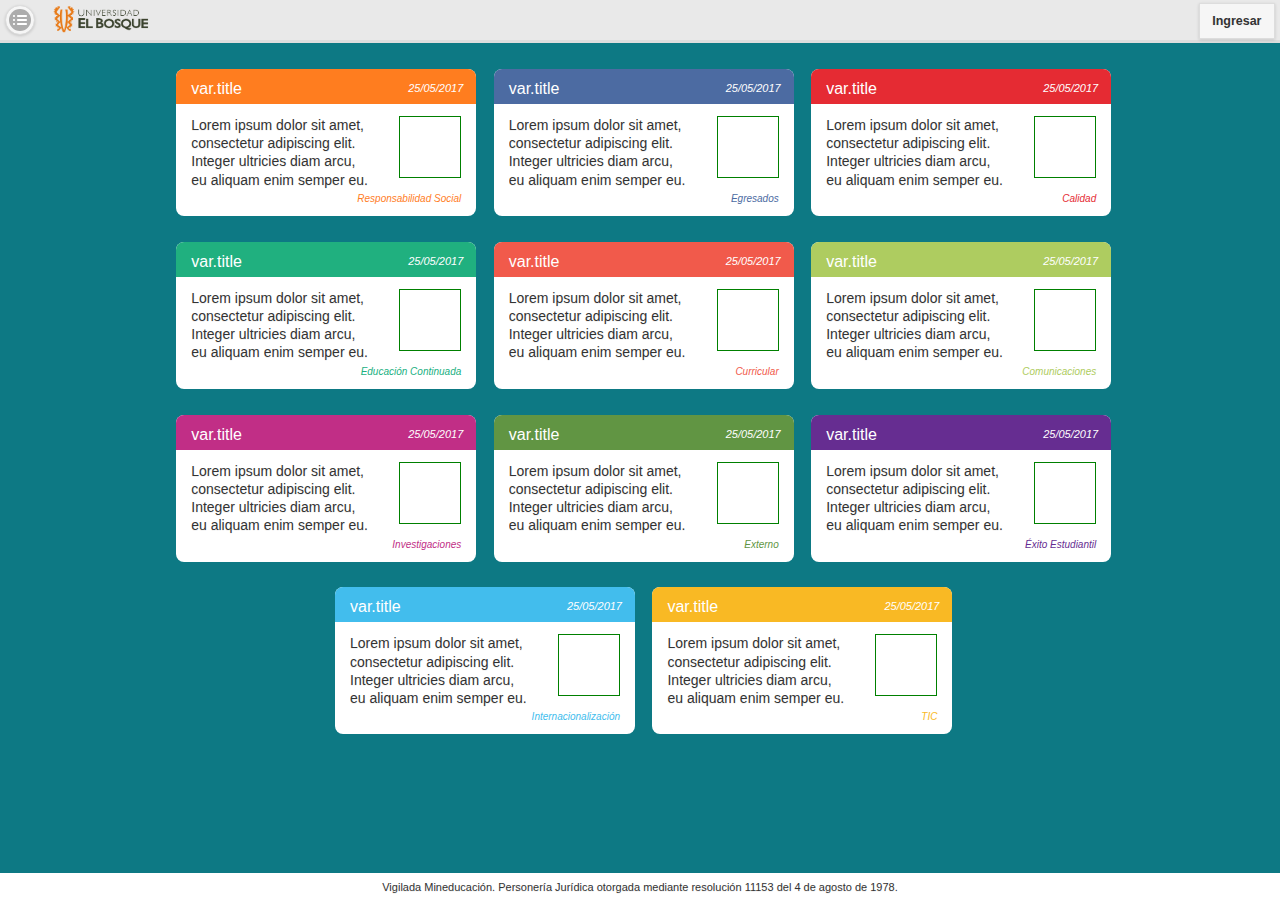
==== commit 668bc0c8: "Avance Index" ====
--- a/www/index.html
+++ b/www/index.html
@@ -17,48 +17,46 @@
     </head> 
 
     <body> 
+
+      <div class="pie" data-role="footer" data-position="fixed">
+        Vigilada Mineducación. Personería Jurídica otorgada mediante resolución 11153 del 4 de agosto de 1978.
+      </div>
+
       <div data-role="page" class="ui-responsive-panel"  id="main">
-          <div data-role="panel" id="right-panel" data-display="push" data-position="left" style="margin: 0; background-color: #0d7984">
-           <div class="titulo">
-                    <h1>Comités Facultad de Ingeniería</h1>
-            </div>
-            <ul id="listCommittees" data-role="listview" data-inset="true" ></ul>
-          </div><!-- /panel -->
-          <div data-role="header" data-position="fixed">
-            <a href="#right-panel"  data-role="button" data-icon="bullets" data-theme="c" class="ui-btn-left ui-icon-bullets" data-iconpos="notext"></a>
-            <div class="logoUEB">
-              <img src="iconos/UEBlogo_rectangular.png" width="105" height="32" border="0">
-            </div>
-            <h1></h1>
-            
-            
-            <a href="#dialogoLogin" data-transition="slideup" data-role="button" data-rel="dialog" data-theme="c" class="ui-btn-right" data-corners="false" >Ingresar</a>
-          </div>
-
-          <div id="pruebaContent" data-role="content">
-            <div id="divPublications" style="text-align:center"></div>
-          </div>
-          <div class="pie" data-role="footer">
-            Vigilada Mineducación. Personería Jurídica otorgada mediante resolución 11153 del 4 de agosto de 1978.
-          </div>
-      </div> 
-      <div data-role="page" id="committee">
           <div data-role="panel" id="right-panel" data-display="overlay" data-position="left" style="margin: 0; background-color: #0d7984">
            <div class="titulo">
                     <h1>Comités Facultad de Ingeniería</h1>
             </div>
             <ul id="listCommittees" data-role="listview" data-inset="true" ></ul>
           </div><!-- /panel -->
+          <div data-role="header" class="headers"  data-position="fixed">
+            <a href="#right-panel"  data-role="button" data-icon="bullets" data-theme="c" class="ui-btn-left ui-icon-bullets" data-iconpos="notext"></a>
+            <div class="logoUEB">
+              <img src="iconos/UEBlogo_rectangular.png" width="105" height="32" border="0">
+            </div>
+            <h1></h1>
+            <a href="#login" data-transition="slideup" data-role="button" data-rel="dialog" data-theme="c" class="ui-btn-right" data-corners="false" >Ingresar</a>
+          </div>
+
+          <div id="pruebaContent" data-role="content">
+            <div id="divPublications" style="text-align:center"></div>
+          </div>
+
+      </div> 
+
+       <div data-role="dialog" data-corners="false"  data-theme="a" data-close-btn="right" id="test">
+       </div>
+      <div data-role="page" id="committee">
           <div data-role="header" data-position="fixed">
             <a href="#main"  data-role="button" data-icon="home" data-theme="c" class="ui-btn-left ui-icon-home" data-iconpos="notext">Share</a>
             <div class="logoUEB">
               <img src="iconos/UEBlogo_rectangular.png" width="105" height="32" border="0">
             </div>
-            
-            <a href="#dialogoLogin" data-transition="slideup" data-role="button" data-rel="dialog" data-theme="c" class="ui-btn-right" data-corners="false" >Ingresar</a>
+            <h1></h1>
+            <a href="#dialogLogin" data-transition="slideup" data-role="button" data-rel="dialog" data-theme="c" class="ui-btn-right" data-corners="false" >Ingresar</a>
           </div>
-          <div data-role="tabs" id="committeeInfo">
-              <div class="tablist-left"  data-position="fixed">
+          <div data-role="tabs" >
+              <div class="tablist-left"  id="committeeInfo">
                 <div id="avatarLateral" >
                     <div style="padding-top: 5px;"><img id="logoCommittee" width="125" height="125" border="0"></div>
                 </div>
@@ -71,27 +69,27 @@
                   </li>
                   <li><p class="title-menu"><b>INFORMACIÓN</b></p>
                     <div id="infoCommittee" class="text">
-                        Lorem ipsum dolor sit amet, consectetur adipiscing elit. Integer ultricies diam arcu, eu aliquam enim semper eu. Nunc blandit ligula mi, in venenatis augue egestas at.
           
                     </div>
                   </li>
                   <li><p class="title-menu"><b>FUNCIONES</b></p>
                     <div id="functionsCommittee" class="text">
-                        Lorem ipsum dolor sit amet, consectetur adipiscing elit. Integer ultricies diam arcu, eu aliquam enim semper eu. Nunc blandit ligula mi, in venenatis augue egestas at.
           
                     </div>
                   </li>
                   <li id="emailCommittee" style="text-align: center;font-size: 1vw;background: #c9c9c9;font-weight: bold;"></li>
                 </ul>
-              </div>      
-              <div id="divPublications"  class="ui-body-d tablist-content" style="text-align:center">
+              </div>
+              <div class="tablist-content"><img style="max-width: 37vw" id="bannerCommittee" border="0">
+                <div id="banner" style="text-align:center;margin-bottom:15px;">
+                  <img style="max-width: 100%" id="bannerCommittee" border="0">
+                </div>
+                lasjdlkasjdl
+                <div class="search-bar"></div>  
               </div>
           </div>
-          <div class="pie" data-role="footer">
-            Vigilada Mineducación. Personería Jurídica otorgada mediante resolución 11153 del 4 de agosto de 1978.
-          </div>
       </div> 
-      <div data-role="dialog" data-corners="false"  data-theme="a" data-close-btn="right" id="dialogoLogin">
+      <div data-role="dialog" data-corners="false"  data-theme="a" data-close-btn="right" id="login">
 
           <div data-role="header">
             <div class="logoUEB">
--- a/www/css/pages.css
+++ b/www/css/pages.css
@@ -12,7 +12,6 @@
 	background: rgba(255, 255, 255, 0.68);
 	height:150px;
 	border-radius: 10px;
-	padding-top: 12px;
 	margin-bottom:-14px;
 	text-align: center;
 }
@@ -108,6 +107,7 @@
 	width: 240px;
 	font-style: italic;
 }
+
 p#nuevo{
 	font-size: 1.5em;
 		border-bottom: 1px solid #9C9E9E;
@@ -157,6 +157,7 @@
     background-image: none;
 }
 .headers {
+	background-color: #FFF;
 	border-bottom:solid #E8771D;
 	border-top: none;
 }
@@ -174,7 +175,7 @@
     display: inline-block;
 }
 .tablist-content {
-    width: 60%;
+    width: 50%;
     display: inline-block;
     vertical-align: top;
     margin-left: 5%;
@@ -186,3 +187,22 @@
 	font-weight:bold;
 	margin-top: 0 !important;
 }
+
+.search-bar {
+	margin: auto;
+	width: 85% !important;
+	background-color: #FFF;
+	border-radius: 7px;
+	padding-left: 10% !important;
+	padding-top: 3px;
+	margin-bottom: 10px;
+	margin-left: 2.5%;
+	padding-right: 3% !important;
+}
+
+#avatar-bg{
+	height:150px;
+	border-radius: 10px;
+	margin-bottom:-14px;
+	text-align: center;
+}--- a/www/css/estilosIndex.css
+++ b/www/css/estilosIndex.css
@@ -87,12 +87,10 @@
 .ui-dialog-background {
 	opacity: 0.5;
 	display: block !important;
-	-webkit-transition: opacity 0.5s ease-in;
 }
 
 .ui-dialog-background.pop.in {
 	opacity: 1;
-	-webkit-transition: opacity 0.5s ease-in;
 }
 
 .ui-dialog {
@@ -103,4 +101,10 @@
 .formLabel{
 	text-align:left;
 	color: #FFF;
+}
+
+.committee {
+	padding-top: 0.2em !important;
+	padding-bottom: 0.2em;
+
 }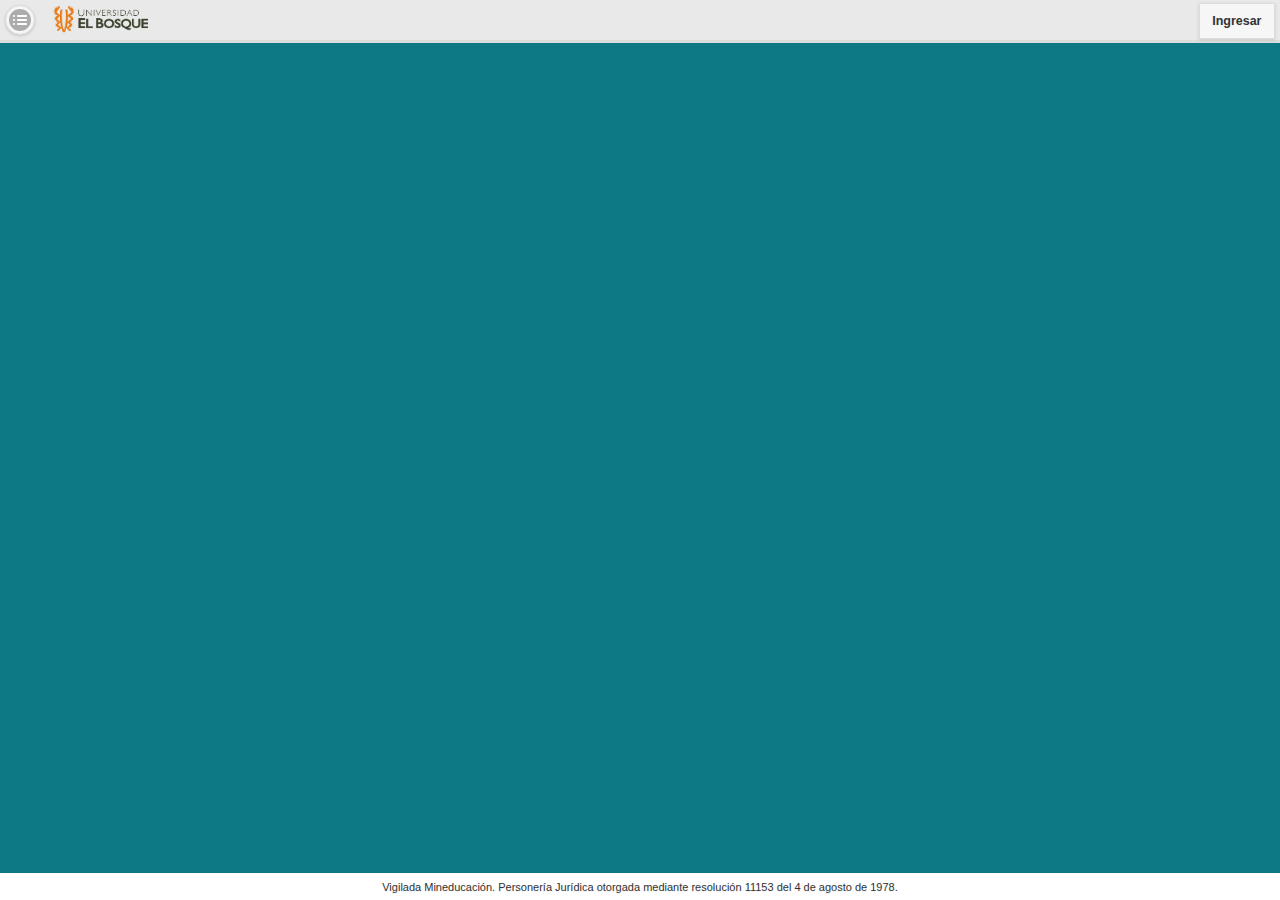
==== commit 884be68d: "Avance Ver publicaciones" ====
--- a/www/index.html
+++ b/www/index.html
@@ -84,7 +84,6 @@
                 <div id="banner" style="text-align:center;margin-bottom:15px;">
                   <img style="max-width: 100%" id="bannerCommittee" border="0">
                 </div>
-                lasjdlkasjdl
                 <div class="search-bar"></div>  
               </div>
           </div>
--- a/www/css/pages.css
+++ b/www/css/pages.css
@@ -44,28 +44,38 @@
 	display: inline-block;
 	border-radius: 8px;
 	background-color: #FFFFFF;
-	width: 300px;
-	height: 147px;
+	width: 48%;
+	height: 300px;
 	margin-left: 1%;
 	margin-top: 10px;
 	margin-bottom: 10px;
 	margin-right: 5px;
+	min-width: 400px;
+}
+.public-fecha {
+	margin-top: 12px;
+	width: 100px;
+	height: 27px;
+	font-size: 11px;
+	text-align: right;
+	text-shadow: none;
+	color: #FFF;
+	font-style: italic;
+	display: inline;
 }
 .public-encabezado {
-	float: left;
 	border-radius: 8px 8px 0px 0px;
 	background-color: #FFAA00;
 	padding-left: 15px;
-	width: 285px;
 	height: 35px;
 }
 .public-titulo {
 	float: left;
-	text-align:left;
+	text-align: left;
 	text-shadow: none;
 	margin-top: 10px;
 	color: #FFF;
-	width: 150px;
+	width: 81%;
 	height: 20px;
 }
 .public-iconos {	
@@ -80,9 +90,9 @@
 	float: left;
 	margin-top: 12px;
 	margin-left: 15px;
-	width: 180px;
-	height: 75px;
-	font-size: 14px;
+	width: 90%;
+	height: 79%;
+	font-size: 8px;
 	overflow: hidden;
 }
 .public-imagen {
@@ -95,13 +105,16 @@
 	border-color: green;
 	border-width: 1px;
 }
+.public-contenido {
+	height: 100%;
+}
 .public-comite {
 	font-size: 10px;
 	text-align: right;
 	text-shadow: none;
 	float: right;
 	color: #FFAA00;
-	padding-right: 5%;
+	padding-right: 2%;
 	margin-top: 1px;
 	height: 20px;
 	width: 240px;
--- a/www/css/estilosIndex.css
+++ b/www/css/estilosIndex.css
@@ -24,7 +24,7 @@
 	margin-left: 8px;
 	height: 40px;
 }
-.public-fecha {
+/*.public-fecha {
 	float: left;
 	margin-top: 12px;
 	margin-left: 22px;
@@ -35,7 +35,7 @@
 	text-shadow: none;
 	color: #FFF;
 	font-style: italic;
-}
+}*/
 .banner{
 	margin-top: 10px;
 	margin-left: 20px;
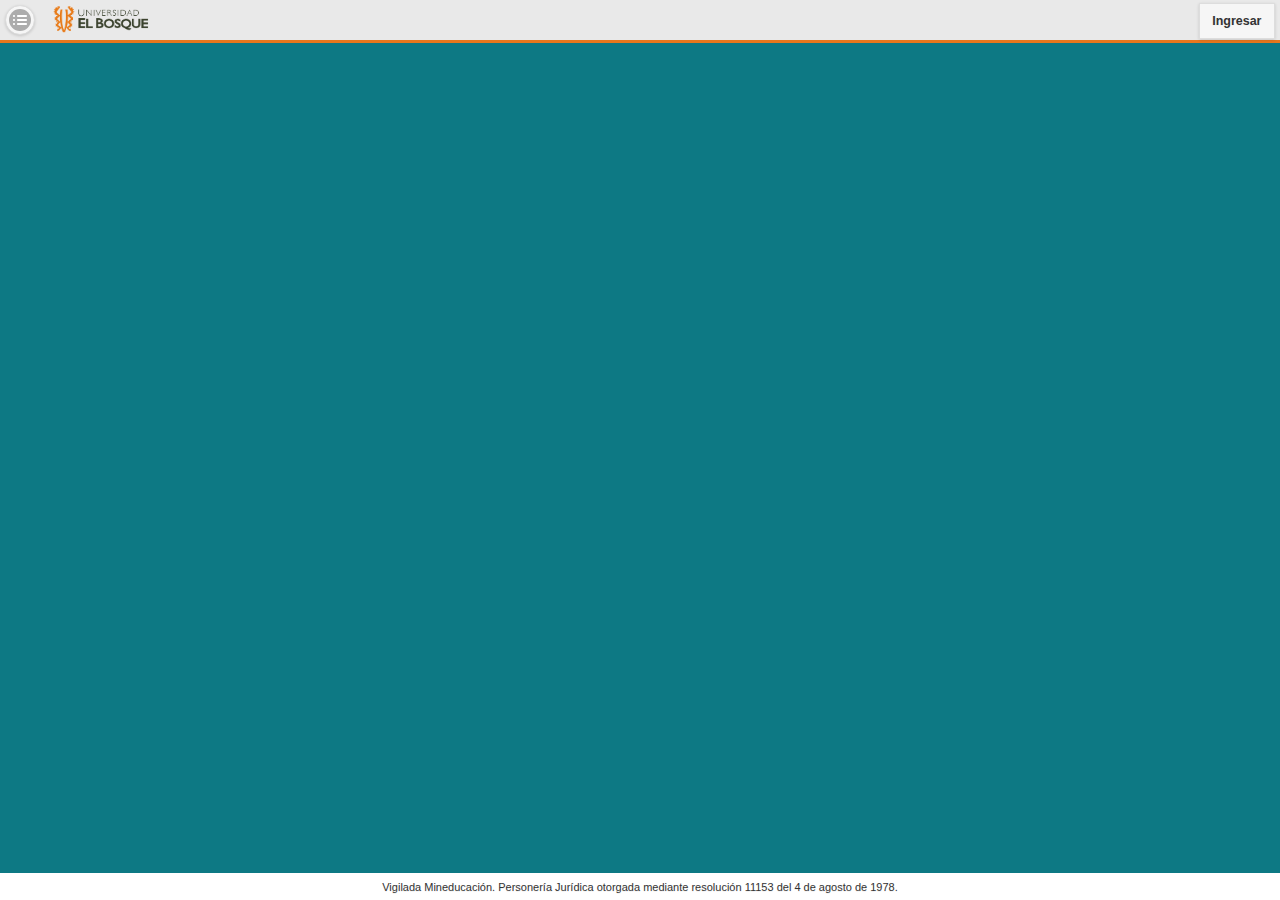
==== commit a27df503: "Ver comité + Ver publicación + compartir en redes sociales + contactar" ====
--- a/www/index.html
+++ b/www/index.html
@@ -38,14 +38,54 @@
             <a href="#login" data-transition="slideup" data-role="button" data-rel="dialog" data-theme="c" class="ui-btn-right" data-corners="false" >Ingresar</a>
           </div>
 
-          <div id="pruebaContent" data-role="content">
+          <div id="pruebaContent" data-role="content" style="overflow-y: hidden;">
             <div id="divPublications" style="text-align:center"></div>
           </div>
 
       </div> 
+      <div data-role="page" class="ui-responsive-panel" data-add-back-btn="true" data-back-btn-text="Back"  id="viewPublication">
+          <div data-role="header" class="headers" style="min-height: 42.2px;"  data-position="fixed">
+                      <a data-rel="back" data-transition="slidedown" data-role="button" data-theme="c" class="ui-btn-left" data-corners="false" >Volver</a>
+            <h1 id="titlePublication" style="white-space: normal;margin: 0 1% 0 30%;text-align: right;font-size: 2.5vmin;"></h1>
+          </div>
 
-       <div data-role="dialog" data-corners="false"  data-theme="a" data-close-btn="right" id="test">
-       </div>
+          <div id="bodyPublication" data-role="content">
+            <center>
+              <div id="contentPublication" style="font-size: 60%;width: 94%;background-color: #DDD; padding: 2%;border-radius: 15px;">
+
+
+              </div>
+              </br>
+              <div id="share-buttons">
+      
+                  <!-- Email -->
+                  <!--     
+                  <a href="mailto:?Subject=Simple Share Buttons&amp;Body=I%20saw%20this%20and%20thought%20of%20you!%20 https://simplesharebuttons.com">
+                      <img src="https://simplesharebuttons.com/images/somacro/email.png" alt="Email" class="shareIcon"/>
+                  </a> -->
+               
+                  <!-- Facebook -->
+                  <a href="#" onclick="shareLink('http://www.facebook.com/sharer.php?u=');" target="_blank" class="shareLink">
+                      <img src="https://simplesharebuttons.com/images/somacro/facebook.png" alt="Facebook" class="shareIcon"/>
+                  </a>
+                  <!-- Twitter -->
+                  <a href="#" onclick="shareLink('https://twitter.com/share?url=')" target="_blank" class="shareLink">
+                      <img src="https://simplesharebuttons.com/images/somacro/twitter.png" alt="Twitter" class="shareIcon"/>
+                  </a>                
+                  <!-- Google+ -->
+                  <a href="#" onclick="shareLink('https://plus.google.com/share?url=')" class="shareLink">
+                      <img src="https://simplesharebuttons.com/images/somacro/google.png" alt="Google" class="shareIcon" />
+                  </a>
+                  <!-- Print
+                  <a href="javascript:;" onclick="window.print()" class="shareLink">
+                      <img src="https://simplesharebuttons.com/images/somacro/print.png" alt="Print" class="shareIcon"/>
+                  </a> -->
+              </div>
+            </center>
+          </div>
+
+      </div> 
+
       <div data-role="page" id="committee">
           <div data-role="header" data-position="fixed">
             <a href="#main"  data-role="button" data-icon="home" data-theme="c" class="ui-btn-left ui-icon-home" data-iconpos="notext">Share</a>
@@ -53,11 +93,11 @@
               <img src="iconos/UEBlogo_rectangular.png" width="105" height="32" border="0">
             </div>
             <h1></h1>
-            <a href="#dialogLogin" data-transition="slideup" data-role="button" data-rel="dialog" data-theme="c" class="ui-btn-right" data-corners="false" >Ingresar</a>
+            <a href="#login" data-transition="slideup" data-role="button" data-rel="dialog" data-theme="c" class="ui-btn-right" data-corners="false" >Ingresar</a>
           </div>
           <div data-role="tabs" >
               <div class="tablist-left"  id="committeeInfo">
-                <div id="avatarLateral" >
+                <div id="avatarLateral" style="width:100%">
                     <div style="padding-top: 5px;"><img id="logoCommittee" width="125" height="125" border="0"></div>
                 </div>
                 <ul data-role="listview" id="listaMenu" data-inset="true">
@@ -77,14 +117,17 @@
           
                     </div>
                   </li>
-                  <li id="emailCommittee" style="text-align: center;font-size: 1vw;background: #c9c9c9;font-weight: bold;"></li>
+                  <li id="emailCommittee" style="text-align: center;font-size: 0.9em;background: #c9c9c9;font-weight: bold;">
+                  </li>
+
                 </ul>
               </div>
               <div class="tablist-content"><img style="max-width: 37vw" id="bannerCommittee" border="0">
-                <div id="banner" style="text-align:center;margin-bottom:15px;">
-                  <img style="max-width: 100%" id="bannerCommittee" border="0">
-                </div>
-                <div class="search-bar"></div>  
+                  <div id="banner" style="text-align:center;margin-bottom:15px;">
+                    <img style="width: 98%" id="bannerCommittee" border="0">
+                  </div>
+                  <div class="search-bar"></div>
+                  <div id="committeePublications" style="text-align:center"></div> 
               </div>
           </div>
       </div> 
@@ -104,10 +147,9 @@
                 <button type="submit" class="ui-btn ui-btn-inline" style="background-color:#CCFFA3;font-size:0.8em">Iniciar Sesión</button>
             </form>
               <label id="errorMessage" style="text-shadow: 0 0px;font-size: 0.7em;color: #ff0000;"> &nbsp;</label>
-              <a href="#" style="text-align: right;display: block;text-shadow: 0 0px;font-size: 0.7em;font-style: italic;color: #FFF;">¿Necesitas ayuda?</a>
-              
+              <a href="#" onclick="javascript:alert('Reporta tu problema al comité de comunicaciones')" style="text-align: right;display: block;text-shadow: 0 0px;font-size: 0.7em;font-style: italic;color: #FFF;">¿Necesitas ayuda?</a>
           </div>
-      </div> 
+      </div>
 
     </body>
   </html>
--- a/www/css/pages.css
+++ b/www/css/pages.css
@@ -49,8 +49,8 @@
 	margin-left: 1%;
 	margin-top: 10px;
 	margin-bottom: 10px;
-	margin-right: 5px;
-	min-width: 400px;
+	margin-right: 2px;
+	margin-left: 2px;
 }
 .public-fecha {
 	margin-top: 12px;
@@ -90,7 +90,8 @@
 	float: left;
 	margin-top: 12px;
 	margin-left: 15px;
-	width: 90%;
+	margin-right: 15px;
+	width: 95%;
 	height: 79%;
 	font-size: 8px;
 	overflow: hidden;
@@ -188,10 +189,10 @@
     display: inline-block;
 }
 .tablist-content {
-    width: 50%;
+    width: 64%;
+    text-align: center;
     display: inline-block;
     vertical-align: top;
-    margin-left: 5%;
 }
 .text {
 	font-size: 0.6em !important;
@@ -218,4 +219,33 @@
 	border-radius: 10px;
 	margin-bottom:-14px;
 	text-align: center;
+}
+
+.shareIcon{
+	width: 7vmin;
+	height: 7vmin;
+}
+.shareLink{
+	text-decoration: none;
+}
+
+@media only screen and (max-width: 768px) {
+    /* For mobile phones: */
+    [class*="public-destacado"] {
+        width: 100%;
+    }
+    [class*="public-destacado"] {
+        width: 100%;
+    }
+    [class*="tablist-left"] {
+        width: 100%;
+    }
+    [class*="tablist-content"] {
+        width: 100%;
+    }
+}
+
+@media only screen and (max-width: 768px) {
+    /* For mobile phones: */
+
 }